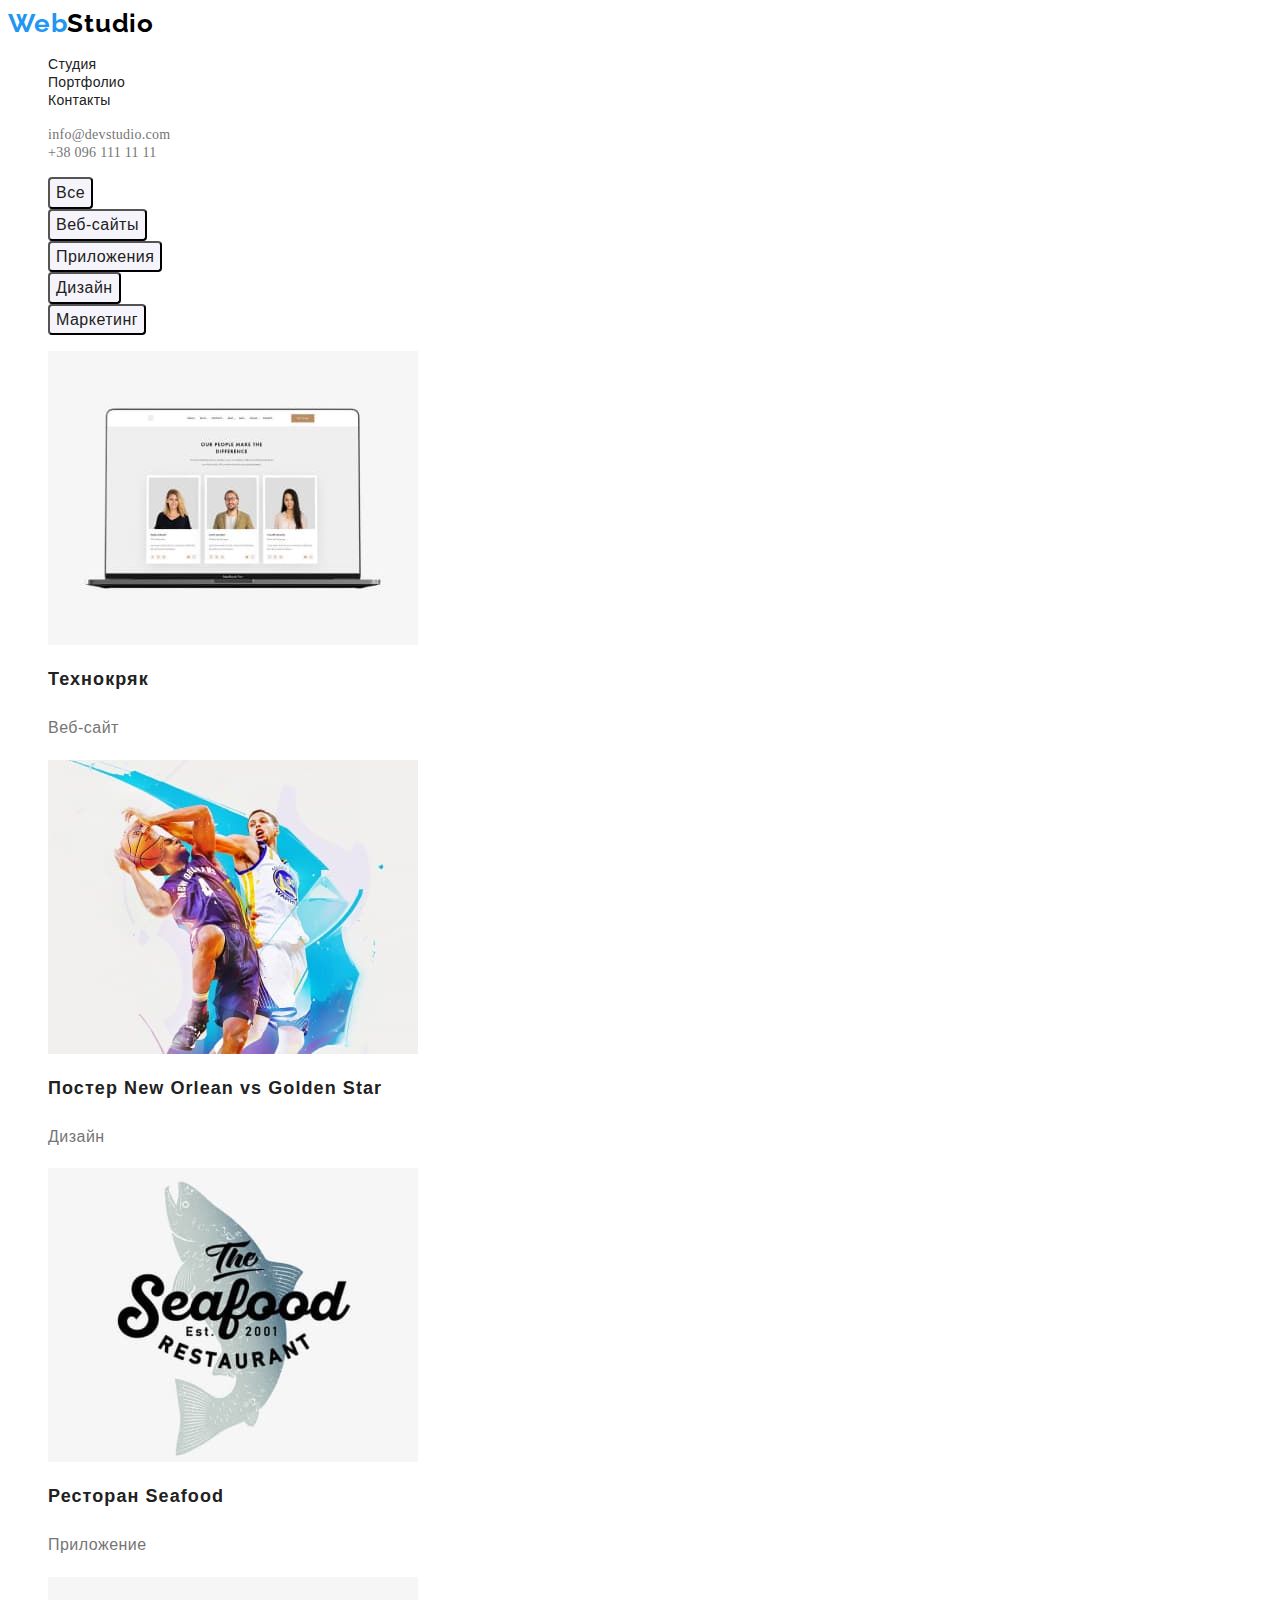
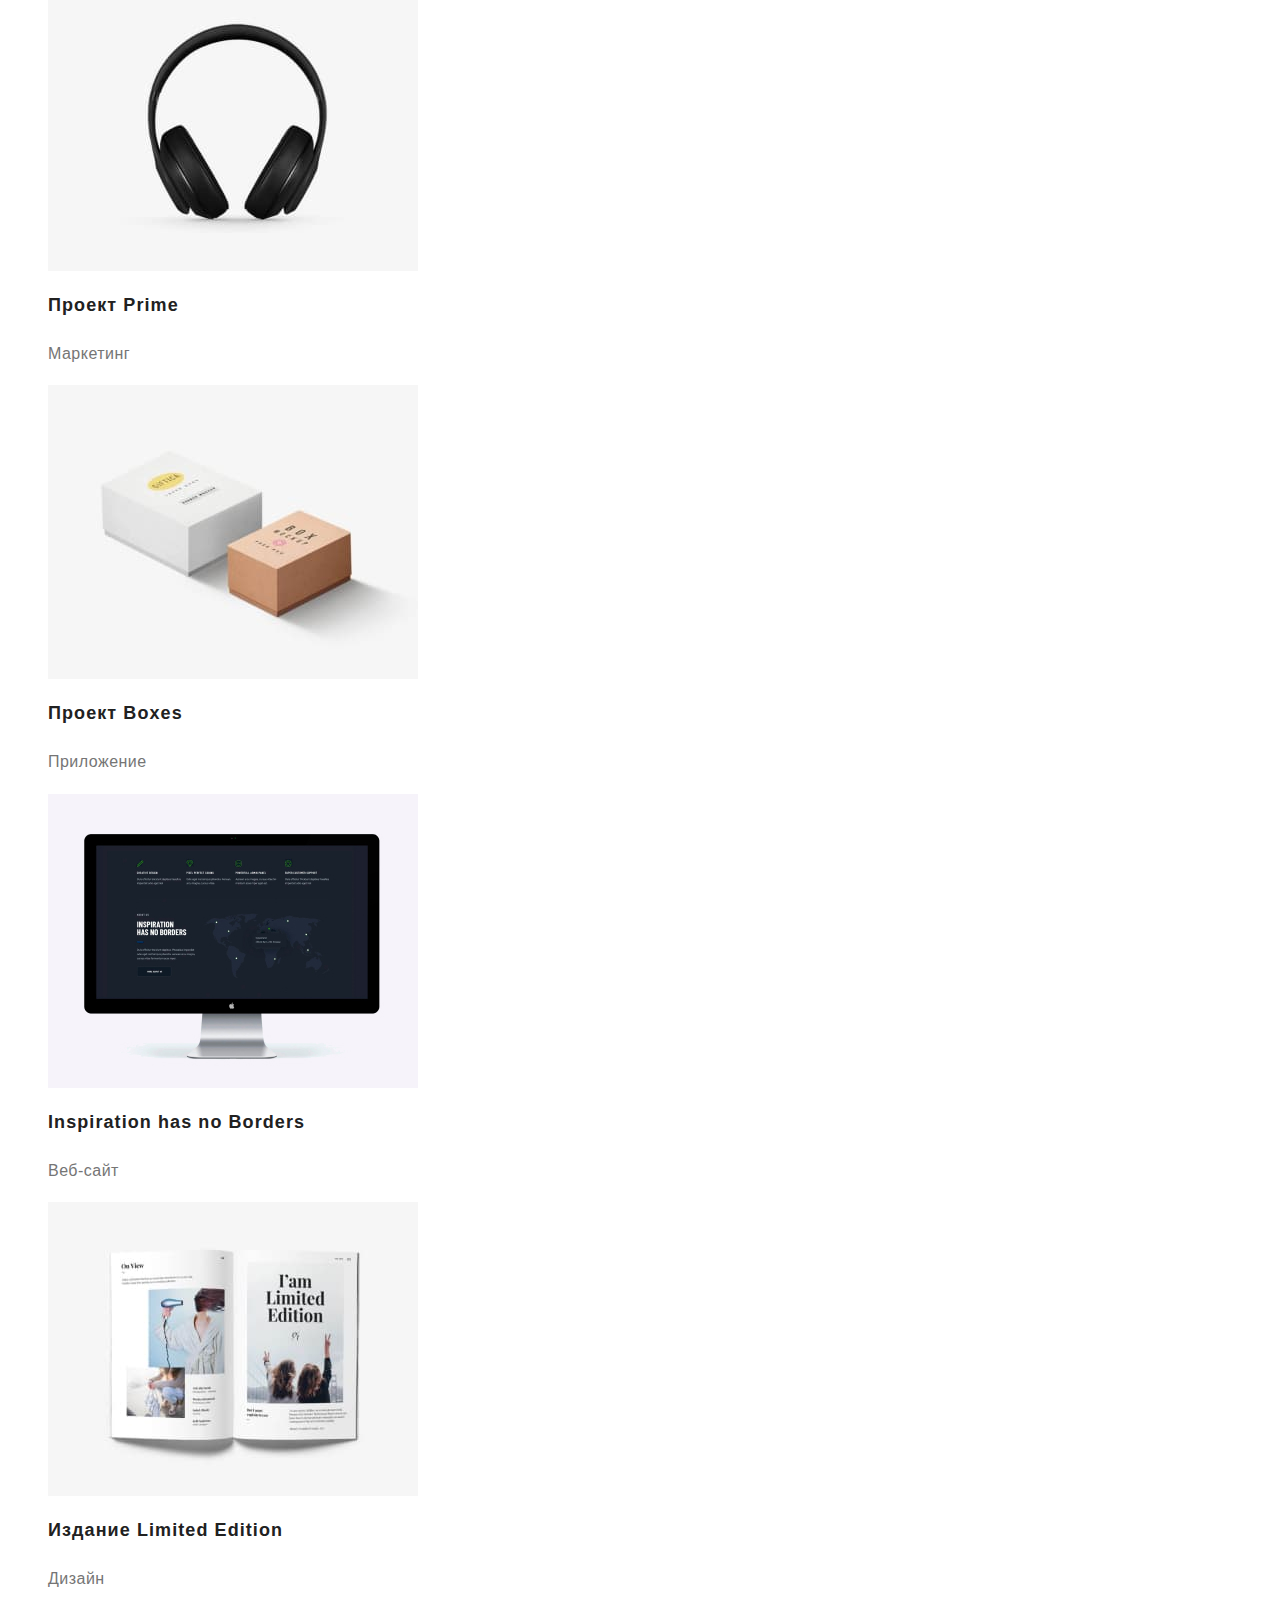
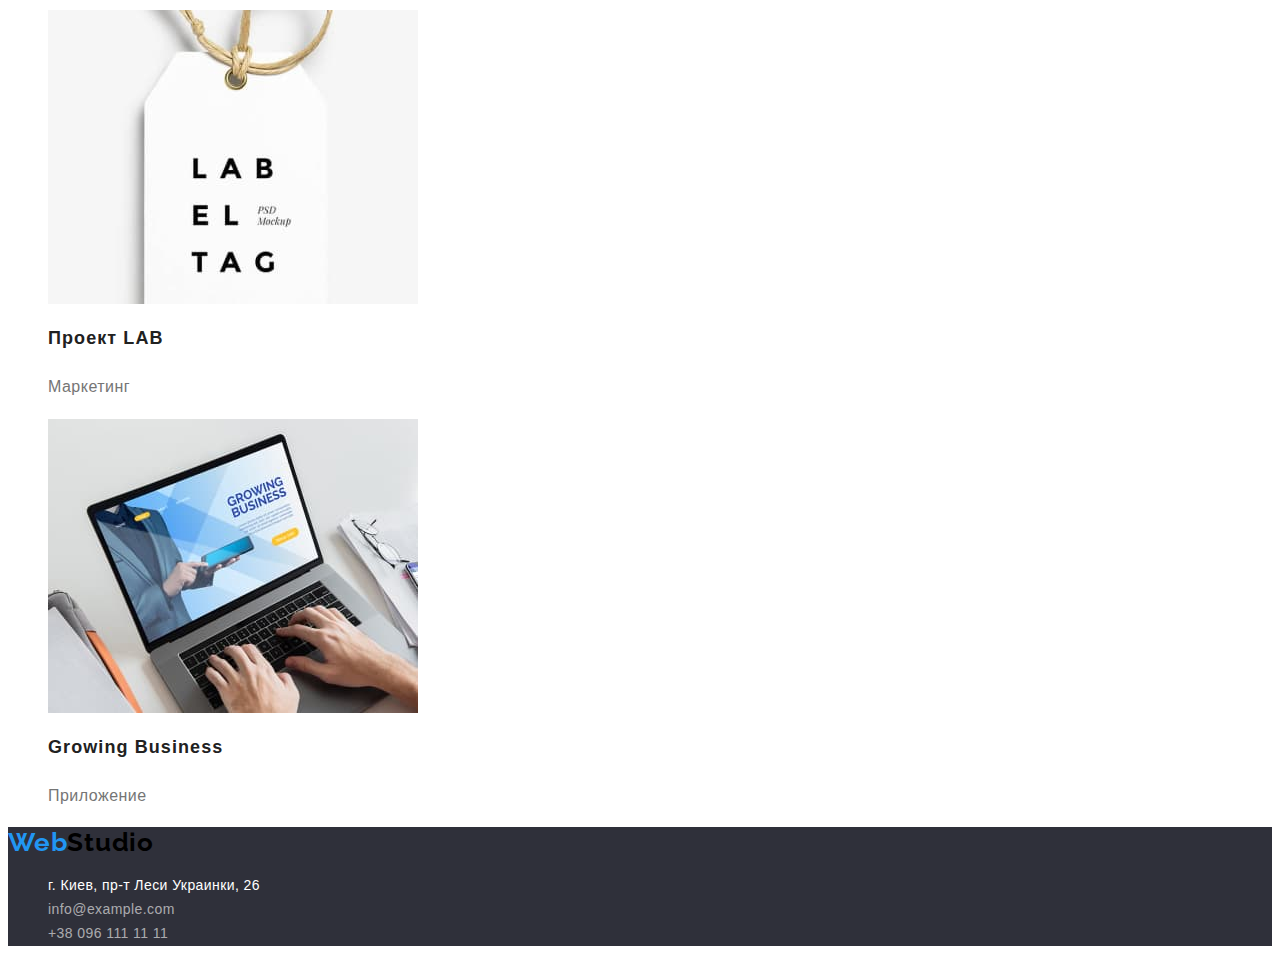
==== portfolio.html @ 7100eba0 "Первоначальный вариант ДЗ-2" ====
<!DOCTYPE html>
<html lang="ru">
<head>
    <meta charset="UTF-8">
    <meta http-equiv="X-UA-Compatible" content="IE=edge">
    <meta name="viewport" content="width=device-width, initial-scale=1.0">
    <title>Portfolio</title>
    <link rel="stylesheet" href="./css/styles.css">
    <link rel="preconnect" href="https://fonts.googleapis.com">
    <link rel="preconnect" href="https://fonts.gstatic.com" crossorigin>
    <link href="https://fonts.googleapis.com/css2?family=Montserrat:wght@400;700&family=Raleway:wght@700&display=swap"
        rel="stylesheet">
</head>
<body>

    <!--Header section-->
    
    <header>
    
        <nav class="nav-bar">
            <a href="./" class="main-logo"><span class="main-logo-first-half">Web</span>Studio</a>
            <ul class="nav-bar-links">
                <li>
                    <a href="./" class="nav-bar-link">Студия</a>
                </li>
                <li>
                    <a href="./portfolio.html" class="nav-bar-link">Портфолио</a>
                </li>
                <li>
                    <a href="#" class="nav-bar-link">Контакты</a>
                </li>
            </ul>
        </nav>
        <ul class="header-contacts">
            <li><a href="mailto:info@devstudio.com" class="header-contact-link">info@devstudio.com</a></li>
            <li><a href="tel:+380961111111" class="header-contact-link">+38 096 111 11 11</a></li>
        </ul>
    
    </header>

    <main>

        <!-- Секция фильтры -->
        <section>
            <h2 class="filter-title">Фильтр проектов</h2>
            <ul class="filter-list">
                <li><button class="filter-button" type="button">Все</button></li>
                <li><button class="filter-button" type="button">Веб-сайты</button></li>
                <li><button class="filter-button" type="button">Приложения</button></li>
                <li><button class="filter-button" type="button">Дизайн</button></li>
                <li><button class="filter-button" type="button">Маркетинг</button></li>
            </ul> 
        </section>

        <!-- Секция проекты -->

        <section>

            <ul class="projects-list">
                <li>
                    <img src="./images/portfolio1.jpg" alt="Веб-сайт на ноутбуке" width="370">
                    <h1 class="project-title">Технокряк</h1>
                    <p class="project-description">Веб-сайт</p>
                </li>
                <li>
                    <img src="./images/portfolio2.jpg" alt="Постер с баскетболистами" width="370">
                    <h1 class="project-title">Постер New Orlean vs Golden Star</h1>
                    <p class="project-description">Дизайн</p>
                </li>
                <li>
                    <img src="./images/portfolio3.jpg" alt="Логотип ресторана морепродуктов" width="370">
                    <h1 class="project-title">Ресторан Seafood</h1>
                    <p class="project-description">Приложение</p>
                </li>
                <li>
                    <img src="./images/portfolio4.jpg" alt="Наушники" width="370">
                    <h1 class="project-title">Проект Prime</h1>
                    <p class="project-description">Маркетинг</p>
                </li>
                <li>
                    <img src="./images/portfolio5.jpg" alt="Приложения-коробки" width="370">
                    <h1 class="project-title">Проект Boxes</h1>
                    <p class="project-description">Приложение</p>
                </li>
                <li>
                    <img src="./images/portfolio6.jpg" alt="Веб сайт на мониторе" width="370">
                    <h1 class="project-title">Inspiration has no Borders</h1>
                    <p class="project-description">Веб-сайт</p>
                </li>
                <li>
                    <img src="./images/portfolio7.jpg" alt="Развернутый журнал" width="370">
                    <h1 class="project-title">Издание Limited Edition</h1>
                    <p class="project-description">Дизайн</p>
                </li>
                <li>
                    <img src="./images/portfolio8.jpg" alt="Бумажный ярлык" width="370">
                    <h1 class="project-title">Проект LAB</h1>
                    <p class="project-description">Маркетинг</p>
                </li>
                <li>
                    <img src="./images/portfolio9.jpg" alt="Работа на сайте на ноутбуке" width="370">
                    <h1 class="project-title">Growing Business</h1>
                    <p class="project-description">Приложение</p>
                </li>
            </ul>

        </section>

    </main>

    <footer class="footer-section">
        <a href="./" class="main-logo"><span class="main-logo-first-half">Web</span>Studio</a>
        <address class="address-section">
            <ul class="address-links-list">
                <li>
                    <a href="https://goo.gl/maps/upg2X7vJhhXh7Hix6" class="address-link">г. Киев, пр-т Леси Украинки, 26</a>
                </li>
                <li>
                    <a href="mailto:info@devstudio.com" class="address-contact-link">info@example.com</a>
                </li>
                <li>
                    <a href="tel:+380961111111" class="address-contact-link">+38 096 111 11 11</a>
                </li>
            </ul>
        </address>
    </footer>
</body>
</html>
---- css/styles.css ----
/* =======================Цветовая палитра текста====================== */
:root {
  --selection-color: #2196f3;
  --main-text-color: #212121;
  --smaller-text-color: #757575;
}
/* =======================Цветовая палитра текста====================== */

/* =======================Цветовая палитра фонов====================== */
:root {
  --main-bgnd-color: #fff;
  --darker-bgnd-color: #f5f4fa;
  --darkest-bgnd-color: #2f303a;
}
/* =======================Цветовая палитра фонов====================== */

/* ============================Header section styles================================== */

body {
  font-family: 'Roboto', sans-serif;
  color: var(--main-text-color);
}

.main-logo {
  font-family: 'Raleway', sans-serif;
  font-style: normal;
  font-weight: bold;
  font-size: 26px;
  line-height: 1.2;
  letter-spacing: 0.03em;
  text-decoration: none;
  color: #000;
}

.main-logo-first-half {
  font-family: 'Raleway', sans-serif;
  color: var(--selection-color);
}

.nav-bar-links {
  list-style: none;
}

.nav-bar-link {
  font-family: 'Roboto', sans-serif;
  font-style: normal;
  font-weight: 500;
  font-size: 14px;
  line-height: 1.15;
  letter-spacing: 0.02em;
  color: var(--main-text-color);
  text-decoration: none;
}

.nav-bar-link:hover,
.nav-bar-link:focus {
  color: var(--selection-color);
}

.header-contacts {
  list-style: none;
}

.header-contact-link {
  font-family: Roboto;
  font-style: normal;
  font-weight: 500;
  font-size: 14px;
  line-height: 1.15;
  letter-spacing: 0.02em;
  color: var(--smaller-text-color);
  text-decoration: none;
}

.header-contact-link:hover,
.header-contact-link:focus {
  color: var(--selection-color);
}
/* =======================================Header section styles end===================================== */

/* =========================================== Main section styles=================================== */

.hero-section {
  background-color: var(--darkest-bgnd-color);
}

.hero-title {
  font-family: 'Roboto', sans-serif;
  font-style: normal;
  font-weight: 900;
  font-size: 44px;
  line-height: 1.35;
  text-align: center;
  letter-spacing: 0.06em;
  text-transform: uppercase;
  color: #fff;
  background-color: var(--darkest-bgnd-color);
}

.hero-title-button {
  background-color: var(--selection-color);
  font-family: 'Roboto', sans-serif;
  font-style: normal;
  font-weight: bold;
  font-size: 16px;
  line-height: 1.9;
  display: flex;
  align-items: center;
  text-align: center;
  letter-spacing: 0.06em;
  box-shadow: 0px 4px 4px rgba(0, 0, 0, 0.15);
  border-radius: 4px;
  color: #fff;
  cursor: pointer;
}

.our-values-header {
  display: none;
}

.our-values-list {
  list-style: none;
}

.our-value-title {
  font-family: 'Roboto', sans-serif;
  font-style: normal;
  font-weight: bold;
  font-size: 14px;
  line-height: 1.15;
  letter-spacing: 0.03em;
  text-transform: uppercase;
  color: var(--main-text-color);
}

.our-value-description {
  font-family: 'Roboto', sans-serif;
  font-size: 14px;
  line-height: 1.7;
  letter-spacing: 0.03em;
  color: var(--smaller-text-color);
}

.our-activity-title,
.our-team-section-title {
  font-family: 'Roboto', sans-serif;
  font-style: normal;
  font-weight: bold;
  font-size: 36px;
  line-height: 1.15;
  text-align: center;
  letter-spacing: 0.03em;
}

.our-activity-images-list,
.our-team-member-list {
  list-style: none;
}

.team-member-name {
  font-family: 'Roboto', sans-serif;
  font-size: 16px;
  line-height: 1.2;
  letter-spacing: 0.03em;
  color: var(--main-text-color);
}

.team-member-position {
  font-family: 'Roboto', sans-serif;
  font-style: normal;
  font-weight: normal;
  font-size: 16px;
  line-height: 1.2;
  letter-spacing: 0.03em;
  color: var(--smaller-text-color);
}

/* ==============================Footer section styles================================ */

.footer-section {
  background-color: var(--darkest-bgnd-color);
}

.address-links-list {
  list-style: none;
}

.address-link {
  text-decoration: none;
  color: #fff;
  font-family: 'Roboto', sans-serif;
  font-style: normal;
  font-weight: normal;
  font-size: 14px;
  line-height: 1.7;
  letter-spacing: 0.03em;
}

.address-contact-link {
  text-decoration: none;
  font-family: 'Roboto', sans-serif;
  font-style: normal;
  font-weight: normal;
  font-size: 14px;
  line-height: 1.7;
  letter-spacing: 0.03em;
  color: rgba(255, 255, 255, 0.6);
}

.address-contact-link:focus,
.address-contact-link:hover {
  color: var(--selection-color);
}
/* ==============================Footer section styles end================================ */

/* ==============================Portfolio.html styles================================= */

.filter-title {
  display: none;
}

.filter-list {
  list-style: none;
}

.filter-button {
  background-color: #f5f4fa;
  color: var(--main-text-color);
  font-family: 'Roboto', sans-serif;
  font-style: normal;
  font-weight: 500;
  font-size: 16px;
  line-height: 1.6;
  text-align: center;
  letter-spacing: 0.03em;
  border-radius: 4px;
  cursor: pointer;
}

.filter-button:hover,
.filter-button:focus {
  background-color: var(--selection-color);
  color: #fff;
}

.projects-list {
  list-style: none;
}

.project-title {
  font-family: 'Roboto', sans-serif;
  font-style: normal;
  font-weight: bold;
  font-size: 18px;
  line-height: 2;
  letter-spacing: 0.06em;
  color: var(--main-text-color);
}

.project-description {
  font-family: 'Roboto', sans-serif;
  font-size: 16px;
  line-height: 1.9;
  letter-spacing: 0.03em;
  color: var(--smaller-text-color);
}
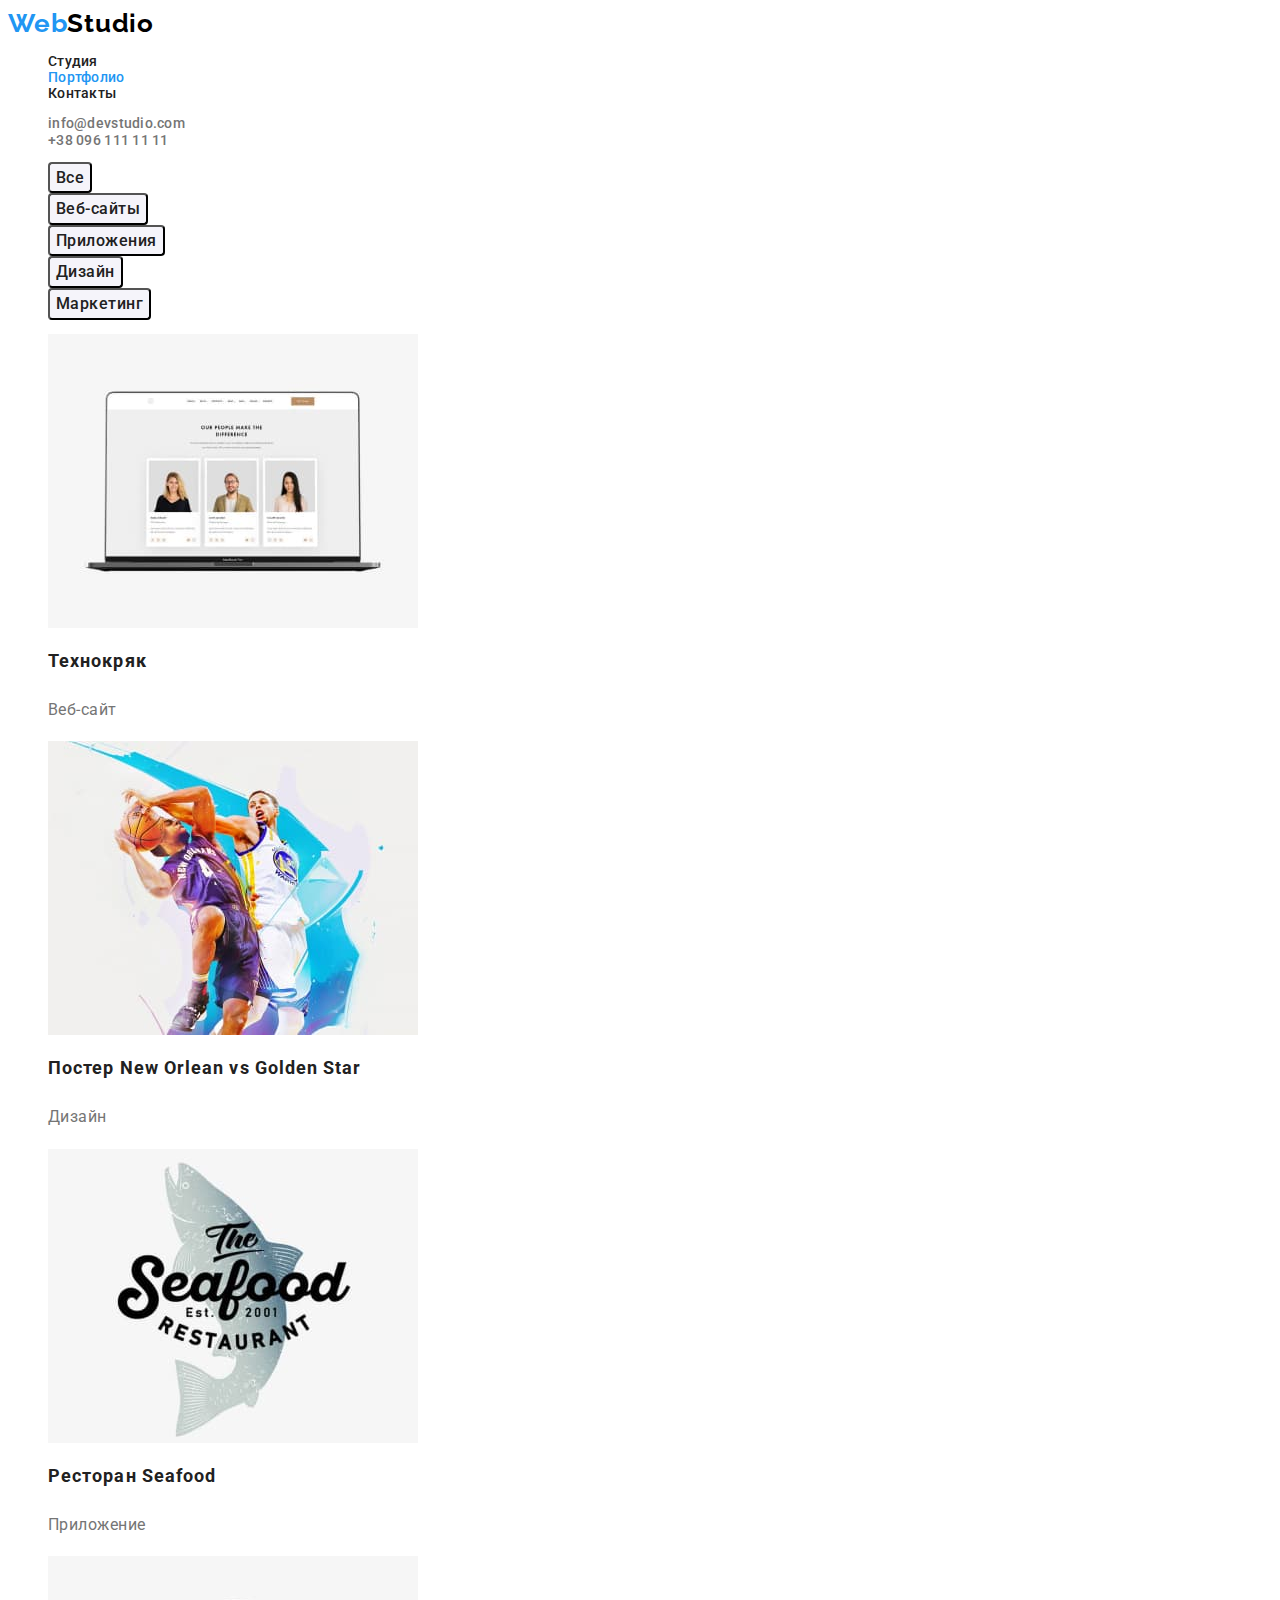
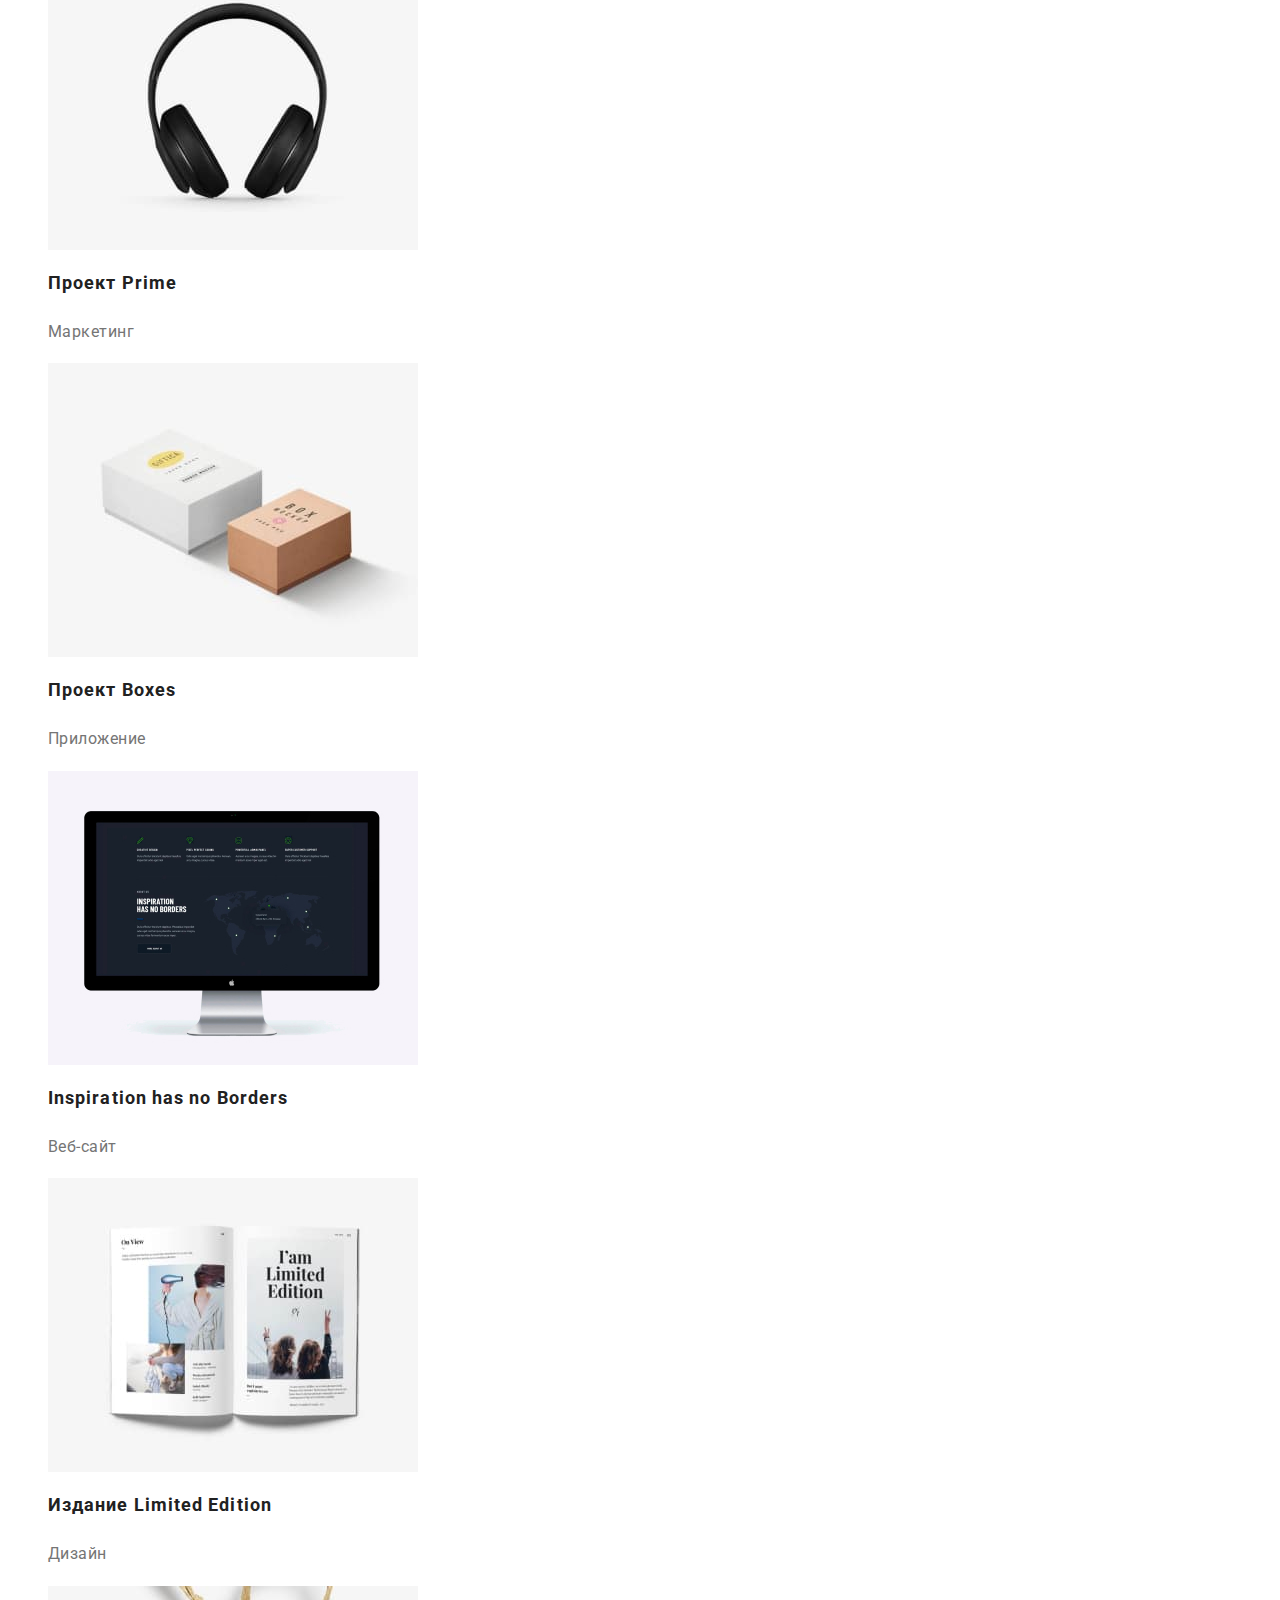
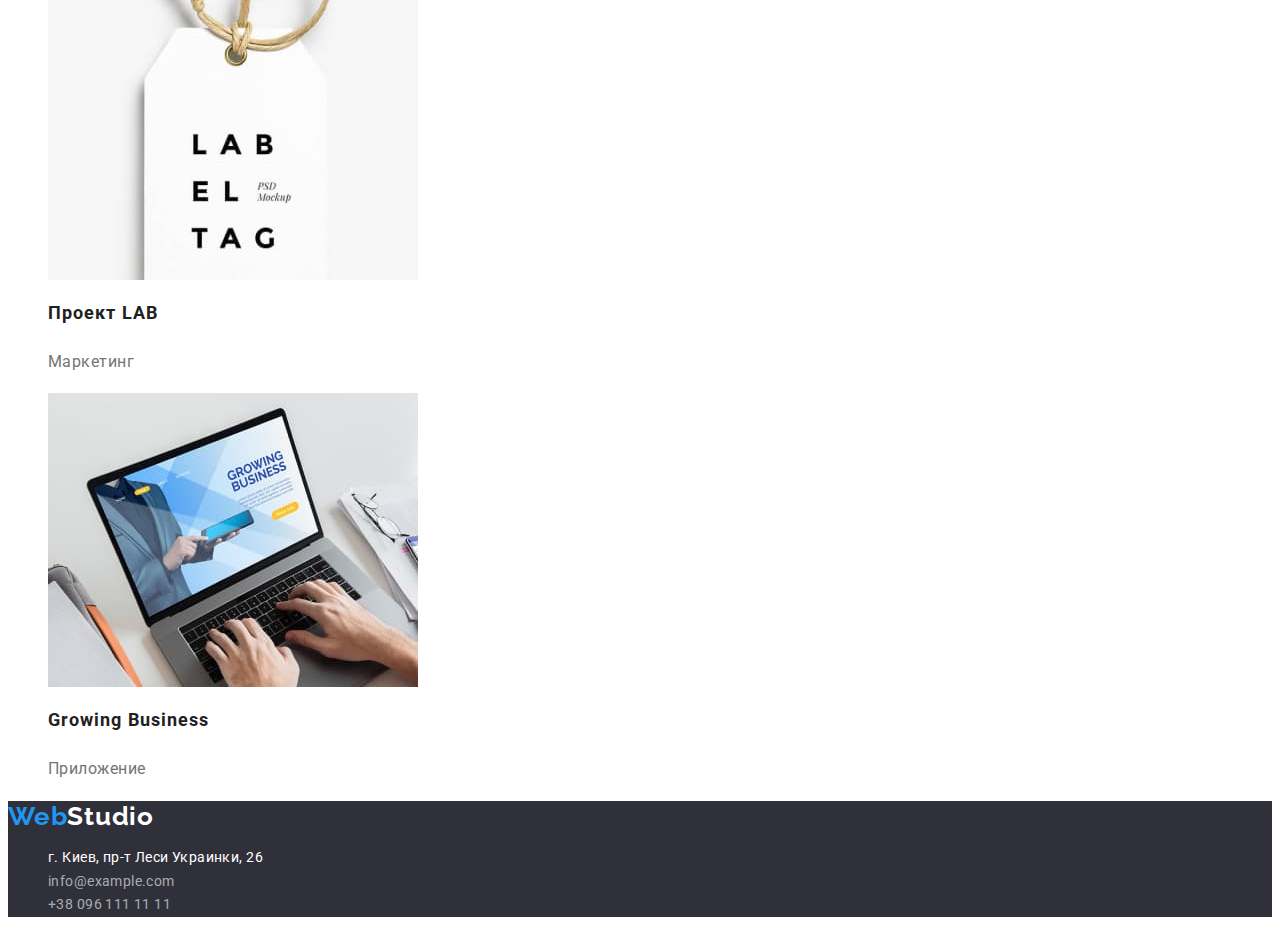
==== commit 065e400f: "Исправления к ДЗ-2" ====
--- a/portfolio.html
+++ b/portfolio.html
@@ -5,11 +5,11 @@
     <meta http-equiv="X-UA-Compatible" content="IE=edge">
     <meta name="viewport" content="width=device-width, initial-scale=1.0">
     <title>Portfolio</title>
-    <link rel="stylesheet" href="./css/styles.css">
     <link rel="preconnect" href="https://fonts.googleapis.com">
     <link rel="preconnect" href="https://fonts.gstatic.com" crossorigin>
-    <link href="https://fonts.googleapis.com/css2?family=Montserrat:wght@400;700&family=Raleway:wght@700&display=swap"
+    <link href="https://fonts.googleapis.com/css2?family=Raleway:wght@700&family=Roboto:wght@400;500;700;900&display=swap"
         rel="stylesheet">
+    <link rel="stylesheet" href="./css/styles.css">
 </head>
 <body>
 
@@ -24,7 +24,7 @@
                     <a href="./" class="nav-bar-link">Студия</a>
                 </li>
                 <li>
-                    <a href="./portfolio.html" class="nav-bar-link">Портфолио</a>
+                    <a href="./portfolio.html" class="current">Портфолио</a>
                 </li>
                 <li>
                     <a href="#" class="nav-bar-link">Контакты</a>
@@ -50,57 +50,73 @@
                 <li><button class="filter-button" type="button">Дизайн</button></li>
                 <li><button class="filter-button" type="button">Маркетинг</button></li>
             </ul> 
-        </section>
+        
 
         <!-- Секция проекты -->
 
-        <section>
-
             <ul class="projects-list">
-                <li>
-                    <img src="./images/portfolio1.jpg" alt="Веб-сайт на ноутбуке" width="370">
-                    <h1 class="project-title">Технокряк</h1>
-                    <p class="project-description">Веб-сайт</p>
+                <li class="projects-list-item">
+                    <a href="#" target="_blank" class="projects-list-link">
+                        <img src="./images/portfolio1.jpg" alt="Веб-сайт на ноутбуке" width="370">
+                        <h1 class="project-title">Технокряк</h1>
+                        <p class="project-description">Веб-сайт</p>
+                    </a>
                 </li>
-                <li>
-                    <img src="./images/portfolio2.jpg" alt="Постер с баскетболистами" width="370">
-                    <h1 class="project-title">Постер New Orlean vs Golden Star</h1>
-                    <p class="project-description">Дизайн</p>
+                <li class="projects-list-item">
+                    <a href="#" target="_blank" class="projects-list-link">
+                        <img src="./images/portfolio2.jpg" alt="Постер с баскетболистами" width="370">
+                        <h1 class="project-title">Постер New Orlean vs Golden Star</h1>
+                        <p class="project-description">Дизайн</p>
+                    </a>
                 </li>
-                <li>
-                    <img src="./images/portfolio3.jpg" alt="Логотип ресторана морепродуктов" width="370">
-                    <h1 class="project-title">Ресторан Seafood</h1>
-                    <p class="project-description">Приложение</p>
+                <li class="projects-list-item">
+                    <a href="#" target="_blank" class="projects-list-link">
+                        <img src="./images/portfolio3.jpg" alt="Логотип ресторана морепродуктов" width="370">
+                        <h1 class="project-title">Ресторан Seafood</h1>
+                        <p class="project-description">Приложение</p>
+                    </a>
                 </li>
-                <li>
-                    <img src="./images/portfolio4.jpg" alt="Наушники" width="370">
-                    <h1 class="project-title">Проект Prime</h1>
-                    <p class="project-description">Маркетинг</p>
+                <li class="projects-list-item">
+                    <a href="#" target="_blank" class="projects-list-link">
+                        <img src="./images/portfolio4.jpg" alt="Наушники" width="370">
+                        <h1 class="project-title">Проект Prime</h1>
+                        <p class="project-description">Маркетинг</p>
+                    </a>
                 </li>
-                <li>
-                    <img src="./images/portfolio5.jpg" alt="Приложения-коробки" width="370">
-                    <h1 class="project-title">Проект Boxes</h1>
-                    <p class="project-description">Приложение</p>
+                <li class="projects-list-item">
+                    <a href="#" target="_blank" class="projects-list-link">
+                        <img src="./images/portfolio5.jpg" alt="Приложения-коробки" width="370">
+                        <h1 class="project-title">Проект Boxes</h1>
+                        <p class="project-description">Приложение</p>
+                    </a>
                 </li>
-                <li>
-                    <img src="./images/portfolio6.jpg" alt="Веб сайт на мониторе" width="370">
-                    <h1 class="project-title">Inspiration has no Borders</h1>
-                    <p class="project-description">Веб-сайт</p>
+                <li class="projects-list-item">
+                    <a href="#" target="_blank" class="projects-list-link">
+                        <img src="./images/portfolio6.jpg" alt="Веб сайт на мониторе" width="370">
+                        <h1 class="project-title">Inspiration has no Borders</h1>
+                        <p class="project-description">Веб-сайт</p>
+                    </a>
                 </li>
-                <li>
-                    <img src="./images/portfolio7.jpg" alt="Развернутый журнал" width="370">
-                    <h1 class="project-title">Издание Limited Edition</h1>
-                    <p class="project-description">Дизайн</p>
+                <li class="projects-list-item">
+                    <a href="#" target="_blank" class="projects-list-link">
+                        <img src="./images/portfolio7.jpg" alt="Развернутый журнал" width="370">
+                        <h1 class="project-title">Издание Limited Edition</h1>
+                        <p class="project-description">Дизайн</p>
+                    </a>
                 </li>
-                <li>
-                    <img src="./images/portfolio8.jpg" alt="Бумажный ярлык" width="370">
-                    <h1 class="project-title">Проект LAB</h1>
-                    <p class="project-description">Маркетинг</p>
+                <li class="projects-list-item">
+                    <a href="#" target="_blank" class="projects-list-link">
+                        <img src="./images/portfolio8.jpg" alt="Бумажный ярлык" width="370">
+                        <h1 class="project-title">Проект LAB</h1>
+                        <p class="project-description">Маркетинг</p>
+                    </a>
                 </li>
-                <li>
-                    <img src="./images/portfolio9.jpg" alt="Работа на сайте на ноутбуке" width="370">
-                    <h1 class="project-title">Growing Business</h1>
-                    <p class="project-description">Приложение</p>
+                <li class="projects-list-item">
+                    <a href="#" target="_blank" class="projects-list-link">
+                        <img src="./images/portfolio9.jpg" alt="Работа на сайте на ноутбуке" width="370">
+                        <h1 class="project-title">Growing Business</h1>
+                        <p class="project-description">Приложение</p>
+                    </a>
                 </li>
             </ul>
 
@@ -109,17 +125,17 @@
     </main>
 
     <footer class="footer-section">
-        <a href="./" class="main-logo"><span class="main-logo-first-half">Web</span>Studio</a>
+        <a href="./" class="main-logo-footer"><span class="main-logo-first-half">Web</span>Studio</a>
         <address class="address-section">
             <ul class="address-links-list">
                 <li>
-                    <a href="https://goo.gl/maps/upg2X7vJhhXh7Hix6" class="address-link">г. Киев, пр-т Леси Украинки, 26</a>
+                    <a href="https://goo.gl/maps/upg2X7vJhhXh7Hix6" class="address-link"><span class="physical-address-link">г. Киев, пр-т Леси Украинки, 26</span></a>
                 </li>
                 <li>
-                    <a href="mailto:info@devstudio.com" class="address-contact-link">info@example.com</a>
+                    <a href="mailto:info@devstudio.com" class="address-link">info@example.com</a>
                 </li>
                 <li>
-                    <a href="tel:+380961111111" class="address-contact-link">+38 096 111 11 11</a>
+                    <a href="tel:+380961111111" class="address-link">+38 096 111 11 11</a>
                 </li>
             </ul>
         </address>
--- a/css/styles.css
+++ b/css/styles.css
@@ -1,29 +1,28 @@
-/* =======================Цветовая палитра текста====================== */
+/* =======================Цветовая палитра текста и фонов====================== */
 :root {
   --selection-color: #2196f3;
   --main-text-color: #212121;
   --smaller-text-color: #757575;
-}
-/* =======================Цветовая палитра текста====================== */
-
-/* =======================Цветовая палитра фонов====================== */
-:root {
   --main-bgnd-color: #fff;
   --darker-bgnd-color: #f5f4fa;
   --darkest-bgnd-color: #2f303a;
 }
-/* =======================Цветовая палитра фонов====================== */
+/* =======================Цветовая палитра текста и фонов====================== */
+
+
 
 /* ============================Header section styles================================== */
 
 body {
   font-family: 'Roboto', sans-serif;
   color: var(--main-text-color);
+  font-size: 14px;
+  letter-spacing: 0.03em;
+  background-color: var(--main-bgnd-color);
 }
 
 .main-logo {
   font-family: 'Raleway', sans-serif;
-  font-style: normal;
   font-weight: bold;
   font-size: 26px;
   line-height: 1.2;
@@ -42,8 +41,6 @@
 }
 
 .nav-bar-link {
-  font-family: 'Roboto', sans-serif;
-  font-style: normal;
   font-weight: 500;
   font-size: 14px;
   line-height: 1.15;
@@ -57,13 +54,20 @@
   color: var(--selection-color);
 }
 
+.nav-bar-links .current {
+  font-weight: 500;
+  font-size: 14px;
+  line-height: 1.15;
+  letter-spacing: 0.02em;
+  color: var(--selection-color);
+  text-decoration: none;
+}
+
 .header-contacts {
   list-style: none;
 }
 
 .header-contact-link {
-  font-family: Roboto;
-  font-style: normal;
   font-weight: 500;
   font-size: 14px;
   line-height: 1.15;
@@ -85,8 +89,6 @@
 }
 
 .hero-title {
-  font-family: 'Roboto', sans-serif;
-  font-style: normal;
   font-weight: 900;
   font-size: 44px;
   line-height: 1.35;
@@ -99,8 +101,7 @@
 
 .hero-title-button {
   background-color: var(--selection-color);
-  font-family: 'Roboto', sans-serif;
-  font-style: normal;
+  font-family: inherit;
   font-weight: bold;
   font-size: 16px;
   line-height: 1.9;
@@ -123,8 +124,6 @@
 }
 
 .our-value-title {
-  font-family: 'Roboto', sans-serif;
-  font-style: normal;
   font-weight: bold;
   font-size: 14px;
   line-height: 1.15;
@@ -134,21 +133,22 @@
 }
 
 .our-value-description {
-  font-family: 'Roboto', sans-serif;
   font-size: 14px;
   line-height: 1.7;
   letter-spacing: 0.03em;
   color: var(--smaller-text-color);
+}
+
+.our-team-section {
+  background-color: var(--darker-bgnd-color);
 }
 
 .our-activity-title,
 .our-team-section-title {
-  font-family: 'Roboto', sans-serif;
-  font-style: normal;
   font-weight: bold;
   font-size: 36px;
   line-height: 1.15;
-  text-align: center;
+  text-align: center;s
   letter-spacing: 0.03em;
 }
 
@@ -158,7 +158,6 @@
 }
 
 .team-member-name {
-  font-family: 'Roboto', sans-serif;
   font-size: 16px;
   line-height: 1.2;
   letter-spacing: 0.03em;
@@ -166,49 +165,49 @@
 }
 
 .team-member-position {
-  font-family: 'Roboto', sans-serif;
+  font-weight: normal;
+  font-size: 16px;
+  line-height: 1.2;
+  letter-spacing: 0.03em;
+  color: var(--smaller-text-color);
+}
+
+/* ==============================Footer section styles================================ */
+
+.footer-section {
+  background-color: var(--darkest-bgnd-color);
+}
+
+.main-logo-footer {
+  color: #fff;
+  font-family: 'Raleway', sans-serif;
+  font-weight: bold;
+  font-size: 26px;
+  line-height: 1.2;
+  letter-spacing: 0.03em;
+  text-decoration: none;
+}
+
+.address-links-list {
+  list-style: none;
+}
+
+.physical-address-link {
+  color: #fff;
+}
+
+.address-link {
+  text-decoration: none;
+  color: rgba(255, 255, 255, 0.6);
   font-style: normal;
   font-weight: normal;
-  font-size: 16px;
-  line-height: 1.2;
-  letter-spacing: 0.03em;
-  color: var(--smaller-text-color);
-}
-
-/* ==============================Footer section styles================================ */
-
-.footer-section {
-  background-color: var(--darkest-bgnd-color);
-}
-
-.address-links-list {
-  list-style: none;
-}
-
-.address-link {
-  text-decoration: none;
-  color: #fff;
-  font-family: 'Roboto', sans-serif;
-  font-style: normal;
-  font-weight: normal;
   font-size: 14px;
   line-height: 1.7;
   letter-spacing: 0.03em;
 }
 
-.address-contact-link {
-  text-decoration: none;
-  font-family: 'Roboto', sans-serif;
-  font-style: normal;
-  font-weight: normal;
-  font-size: 14px;
-  line-height: 1.7;
-  letter-spacing: 0.03em;
-  color: rgba(255, 255, 255, 0.6);
-}
-
-.address-contact-link:focus,
-.address-contact-link:hover {
+.address-link:focus,
+.address-link:hover {
   color: var(--selection-color);
 }
 /* ==============================Footer section styles end================================ */
@@ -226,8 +225,7 @@
 .filter-button {
   background-color: #f5f4fa;
   color: var(--main-text-color);
-  font-family: 'Roboto', sans-serif;
-  font-style: normal;
+  font-family: inherit;
   font-weight: 500;
   font-size: 16px;
   line-height: 1.6;
@@ -247,9 +245,12 @@
   list-style: none;
 }
 
+.projects-list-link {
+text-decoration: none;
+
+}
+
 .project-title {
-  font-family: 'Roboto', sans-serif;
-  font-style: normal;
   font-weight: bold;
   font-size: 18px;
   line-height: 2;
@@ -258,7 +259,6 @@
 }
 
 .project-description {
-  font-family: 'Roboto', sans-serif;
   font-size: 16px;
   line-height: 1.9;
   letter-spacing: 0.03em;
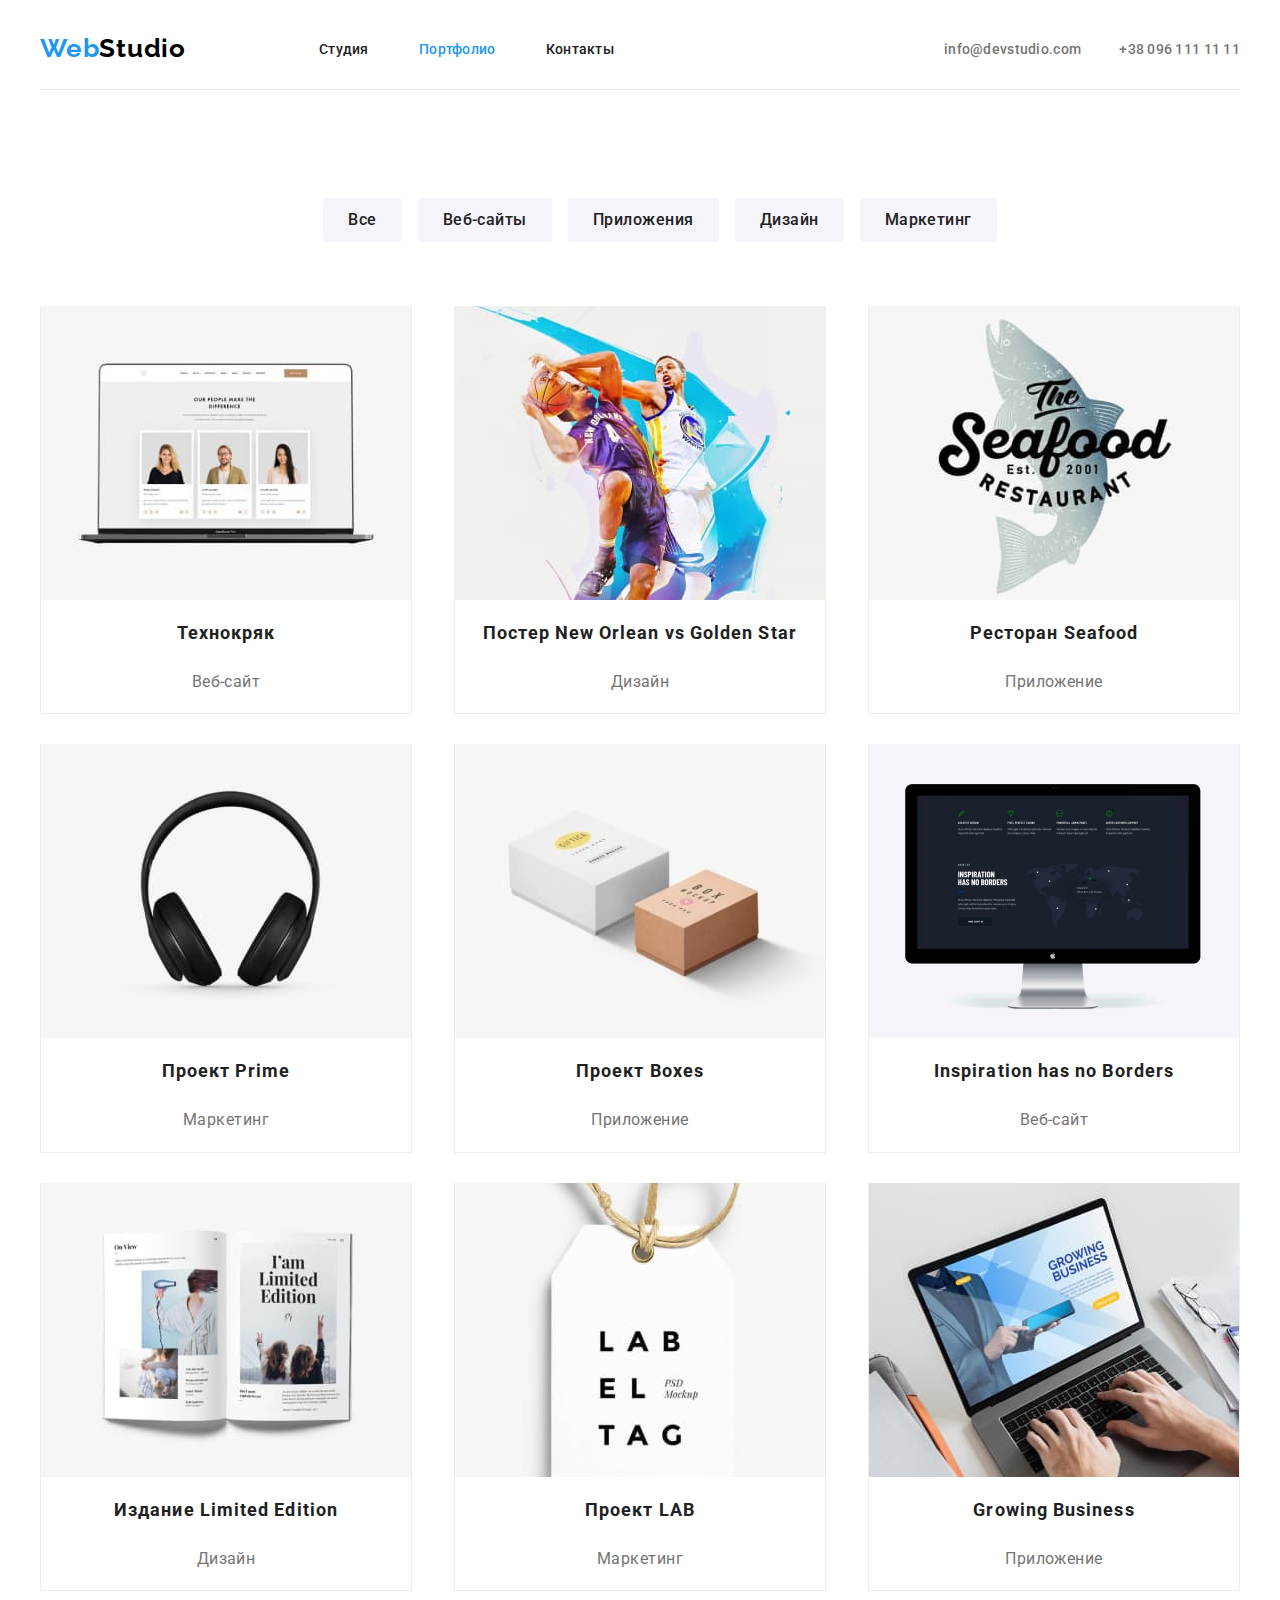
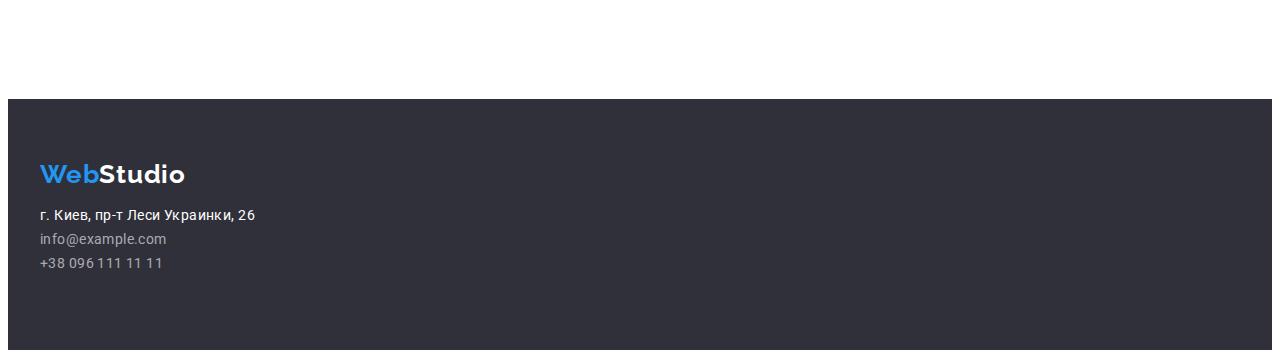
==== commit e4dbc931: "Первоначальный вариант ДЗ-3" ====
--- a/portfolio.html
+++ b/portfolio.html
@@ -9,6 +9,9 @@
     <link rel="preconnect" href="https://fonts.gstatic.com" crossorigin>
     <link href="https://fonts.googleapis.com/css2?family=Raleway:wght@700&family=Roboto:wght@400;500;700;900&display=swap"
         rel="stylesheet">
+    <link rel="stylesheet" href="https://cdnjs.cloudflare.com/ajax/libs/modern-normalize/1.1.0/modern-normalize.min.css"
+        integrity="sha512-wpPYUAdjBVSE4KJnH1VR1HeZfpl1ub8YT/NKx4PuQ5NmX2tKuGu6U/JRp5y+Y8XG2tV+wKQpNHVUX03MfMFn9Q=="
+        crossorigin="anonymous" referrerpolicy="no-referrer" />
     <link rel="stylesheet" href="./css/styles.css">
 </head>
 <body>
@@ -16,40 +19,43 @@
     <!--Header section-->
     
     <header>
-    
-        <nav class="nav-bar">
-            <a href="./" class="main-logo"><span class="main-logo-first-half">Web</span>Studio</a>
-            <ul class="nav-bar-links">
-                <li>
-                    <a href="./" class="nav-bar-link">Студия</a>
-                </li>
-                <li>
-                    <a href="./portfolio.html" class="current">Портфолио</a>
-                </li>
-                <li>
-                    <a href="#" class="nav-bar-link">Контакты</a>
-                </li>
-            </ul>
-        </nav>
-        <ul class="header-contacts">
-            <li><a href="mailto:info@devstudio.com" class="header-contact-link">info@devstudio.com</a></li>
-            <li><a href="tel:+380961111111" class="header-contact-link">+38 096 111 11 11</a></li>
-        </ul>
-    
+        <div class="container">
+            <div class="header-container">
+                <nav class="nav-bar">
+                    <a href="./" class="main-logo"><span class="main-logo-first-half">Web</span>Studio</a>
+                    <ul class="nav-bar-links">
+                        <li>
+                            <a href="./" class="nav-bar-link">Студия</a>
+                        </li>
+                        <li>
+                            <a href="./portfolio.html"  class="current">Портфолио</a>
+                        </li>
+                        <li>
+                            <a href="#" class="nav-bar-link">Контакты</a>
+                        </li>
+                    </ul>
+                </nav>
+                <ul class="header-contacts">
+                    <li><a href="mailto:info@devstudio.com" class="header-contact-link">info@devstudio.com</a></li>
+                    <li><a href="tel:+380961111111" class="header-contact-link">+38 096 111 11 11</a></li>
+                </ul>
+            </div>
+        </div>
     </header>
 
     <main>
 
         <!-- Секция фильтры -->
-        <section>
-            <h2 class="filter-title">Фильтр проектов</h2>
-            <ul class="filter-list">
-                <li><button class="filter-button" type="button">Все</button></li>
-                <li><button class="filter-button" type="button">Веб-сайты</button></li>
-                <li><button class="filter-button" type="button">Приложения</button></li>
-                <li><button class="filter-button" type="button">Дизайн</button></li>
-                <li><button class="filter-button" type="button">Маркетинг</button></li>
-            </ul> 
+        <section class="projects-section section">
+            <div class="container">
+                <h2 class="filter-title">Фильтр проектов</h2>
+                <ul class="filter-list">
+                        <li><button class="filter-button" type="button">Все</button></li>
+                        <li><button class="filter-button" type="button">Веб-сайты</button></li>
+                        <li><button class="filter-button" type="button">Приложения</button></li>
+                        <li><button class="filter-button" type="button">Дизайн</button></li>
+                        <li><button class="filter-button" type="button">Маркетинг</button></li>
+                </ul> 
         
 
         <!-- Секция проекты -->
@@ -57,88 +63,113 @@
             <ul class="projects-list">
                 <li class="projects-list-item">
                     <a href="#" target="_blank" class="projects-list-link">
-                        <img src="./images/portfolio1.jpg" alt="Веб-сайт на ноутбуке" width="370">
-                        <h1 class="project-title">Технокряк</h1>
-                        <p class="project-description">Веб-сайт</p>
+                        <div class="project-link-text-part">
+                            <img src="./images/portfolio1.jpg" alt="Веб-сайт на ноутбуке" width="370">
+                            <h1 class="project-title">Технокряк</h1>
+                            <p class="project-description">Веб-сайт</p>
+                        </div>
+                        
+                        
                     </a>
                 </li>
                 <li class="projects-list-item">
                     <a href="#" target="_blank" class="projects-list-link">
-                        <img src="./images/portfolio2.jpg" alt="Постер с баскетболистами" width="370">
-                        <h1 class="project-title">Постер New Orlean vs Golden Star</h1>
-                        <p class="project-description">Дизайн</p>
+                        <div class="project-link-text-part">
+                            <img src="./images/portfolio2.jpg" alt="Постер с баскетболистами" width="370">
+                            <h1 class="project-title">Постер New Orlean vs Golden Star</h1>
+                            <p class="project-description">Дизайн</p>
+                        </div>
                     </a>
                 </li>
                 <li class="projects-list-item">
                     <a href="#" target="_blank" class="projects-list-link">
-                        <img src="./images/portfolio3.jpg" alt="Логотип ресторана морепродуктов" width="370">
-                        <h1 class="project-title">Ресторан Seafood</h1>
-                        <p class="project-description">Приложение</p>
+                        <div class="project-link-text-part">
+                            <img src="./images/portfolio3.jpg" alt="Логотип ресторана морепродуктов" width="370">
+                            <h1 class="project-title">Ресторан Seafood</h1>
+                            <p class="project-description">Приложение</p>
+                        </div>
                     </a>
                 </li>
                 <li class="projects-list-item">
                     <a href="#" target="_blank" class="projects-list-link">
-                        <img src="./images/portfolio4.jpg" alt="Наушники" width="370">
-                        <h1 class="project-title">Проект Prime</h1>
-                        <p class="project-description">Маркетинг</p>
+                        <div class="project-link-text-part">
+                            <img src="./images/portfolio4.jpg" alt="Наушники" width="370">
+                            <h1 class="project-title">Проект Prime</h1>
+                            <p class="project-description">Маркетинг</p>
+                        </div>
                     </a>
                 </li>
                 <li class="projects-list-item">
                     <a href="#" target="_blank" class="projects-list-link">
-                        <img src="./images/portfolio5.jpg" alt="Приложения-коробки" width="370">
-                        <h1 class="project-title">Проект Boxes</h1>
-                        <p class="project-description">Приложение</p>
+                        <div class="project-link-text-part">
+                            <img src="./images/portfolio5.jpg" alt="Приложения-коробки" width="370">
+                            <h1 class="project-title">Проект Boxes</h1>
+                            <p class="project-description">Приложение</p>
+                        </div>
                     </a>
                 </li>
                 <li class="projects-list-item">
                     <a href="#" target="_blank" class="projects-list-link">
-                        <img src="./images/portfolio6.jpg" alt="Веб сайт на мониторе" width="370">
-                        <h1 class="project-title">Inspiration has no Borders</h1>
-                        <p class="project-description">Веб-сайт</p>
+                        <div class="project-link-text-part">
+                            <img src="./images/portfolio6.jpg" alt="Веб сайт на мониторе" width="370">
+                            <h1 class="project-title">Inspiration has no Borders</h1>
+                            <p class="project-description">Веб-сайт</p>
+                        </div>
                     </a>
                 </li>
                 <li class="projects-list-item">
                     <a href="#" target="_blank" class="projects-list-link">
-                        <img src="./images/portfolio7.jpg" alt="Развернутый журнал" width="370">
-                        <h1 class="project-title">Издание Limited Edition</h1>
-                        <p class="project-description">Дизайн</p>
+                        <div class="project-link-text-part">
+                            <img src="./images/portfolio7.jpg" alt="Развернутый журнал" width="370">
+                            <h1 class="project-title">Издание Limited Edition</h1>
+                            <p class="project-description">Дизайн</p>
+                        </div>
                     </a>
                 </li>
                 <li class="projects-list-item">
                     <a href="#" target="_blank" class="projects-list-link">
-                        <img src="./images/portfolio8.jpg" alt="Бумажный ярлык" width="370">
-                        <h1 class="project-title">Проект LAB</h1>
-                        <p class="project-description">Маркетинг</p>
+                        <div class="project-link-text-part">
+                            <img src="./images/portfolio8.jpg" alt="Бумажный ярлык" width="370">
+                            <h1 class="project-title">Проект LAB</h1>
+                            <p class="project-description">Маркетинг</p>
+                        </div>
                     </a>
                 </li>
                 <li class="projects-list-item">
                     <a href="#" target="_blank" class="projects-list-link">
-                        <img src="./images/portfolio9.jpg" alt="Работа на сайте на ноутбуке" width="370">
-                        <h1 class="project-title">Growing Business</h1>
-                        <p class="project-description">Приложение</p>
+                        <div class="project-link-text-part">
+                            <img src="./images/portfolio9.jpg" alt="Работа на сайте на ноутбуке" width="370">
+                            <h1 class="project-title">Growing Business</h1>
+                            <p class="project-description">Приложение</p>
+                        </div>
                     </a>
                 </li>
             </ul>
-
+        </div>
         </section>
 
     </main>
 
     <footer class="footer-section">
-        <a href="./" class="main-logo-footer"><span class="main-logo-first-half">Web</span>Studio</a>
-        <address class="address-section">
-            <ul class="address-links-list">
-                <li>
-                    <a href="https://goo.gl/maps/upg2X7vJhhXh7Hix6" class="address-link"><span class="physical-address-link">г. Киев, пр-т Леси Украинки, 26</span></a>
-                </li>
-                <li>
-                    <a href="mailto:info@devstudio.com" class="address-link">info@example.com</a>
-                </li>
-                <li>
-                    <a href="tel:+380961111111" class="address-link">+38 096 111 11 11</a>
-                </li>
-            </ul>
-        </address>
+        <div class="container">
+            <div class="footer-container">
+                <a href="./" class="main-logo-footer"><span class="main-logo-first-half">Web</span>Studio</a>
+                <address class="address-section">
+                    <ul class="address-links-list">
+                        <li>
+                            <a href="https://goo.gl/maps/upg2X7vJhhXh7Hix6" class="address-link"><span
+                                    class="physical-address-link">г. Киев, пр-т Леси Украинки, 26</span></a>
+                        </li>
+                        <li>
+                            <a href="mailto:info@devstudio.com" class="address-link">info@example.com</a>
+                        </li>
+                        <li>
+                            <a href="tel:+380961111111" class="address-link">+38 096 111 11 11</a>
+                        </li>
+                    </ul>
+                </address>
+            </div>
+        </div>
     </footer>
 </body>
 </html>--- a/css/styles.css
+++ b/css/styles.css
@@ -9,8 +9,6 @@
 }
 /* =======================Цветовая палитра текста и фонов====================== */
 
-
-
 /* ============================Header section styles================================== */
 
 body {
@@ -29,6 +27,7 @@
   letter-spacing: 0.03em;
   text-decoration: none;
   color: #000;
+  margin: 25px 93px 25px 0px;
 }
 
 .main-logo-first-half {
@@ -36,8 +35,16 @@
   color: var(--selection-color);
 }
 
+.nav-bar {
+  display: flex;
+  align-items: center;
+}
+
 .nav-bar-links {
   list-style: none;
+  display: flex;
+  justify-content: space-between;
+  width: 295px;
 }
 
 .nav-bar-link {
@@ -65,6 +72,11 @@
 
 .header-contacts {
   list-style: none;
+  display: flex;
+  margin-left: 330px;
+  width: 310px;
+  justify-content: space-between;
+  padding: 0px;
 }
 
 .header-contact-link {
@@ -86,6 +98,8 @@
 
 .hero-section {
   background-color: var(--darkest-bgnd-color);
+  display: flex;
+  align-items: center;
 }
 
 .hero-title {
@@ -97,6 +111,7 @@
   text-transform: uppercase;
   color: #fff;
   background-color: var(--darkest-bgnd-color);
+  margin-top: 200px;
 }
 
 .hero-title-button {
@@ -105,14 +120,15 @@
   font-weight: bold;
   font-size: 16px;
   line-height: 1.9;
-  display: flex;
-  align-items: center;
   text-align: center;
   letter-spacing: 0.06em;
   box-shadow: 0px 4px 4px rgba(0, 0, 0, 0.15);
   border-radius: 4px;
   color: #fff;
   cursor: pointer;
+  width: 200px;
+  height: 50px;
+  margin-bottom: 200px;
 }
 
 .our-values-header {
@@ -121,6 +137,13 @@
 
 .our-values-list {
   list-style: none;
+  display: flex;
+  justify-content: space-between;
+  margin-left: auto;
+  margin-right: auto;
+  margin-top: 0px;
+  margin-bottom: 0px;
+  padding: 0px 0px 0px 0px;
 }
 
 .our-value-title {
@@ -130,6 +153,7 @@
   letter-spacing: 0.03em;
   text-transform: uppercase;
   color: var(--main-text-color);
+  text-align: left;
 }
 
 .our-value-description {
@@ -137,6 +161,28 @@
   line-height: 1.7;
   letter-spacing: 0.03em;
   color: var(--smaller-text-color);
+  text-align: left;
+}
+
+.container {
+  width: 1200px;
+  margin-left: auto;
+  margin-right: auto;
+  padding-left: 15px;
+  padding-right: 15px;
+  text-align: center;
+}
+
+.section {
+  padding-bottom: 94px;
+  padding-top: 94px;
+}
+
+.header-container {
+  display: flex;
+  justify-content: space-between;
+  align-items: center;
+  border-bottom: 1px solid #ececec;
 }
 
 .our-team-section {
@@ -148,8 +194,15 @@
   font-weight: bold;
   font-size: 36px;
   line-height: 1.15;
-  text-align: center;s
-  letter-spacing: 0.03em;
+  letter-spacing: 0.03em;
+  padding: 0px 0px 50px 0px;
+  margin: 0px 0px 0px 0px;
+}
+
+.our-activity-images-list {
+  display: flex;
+  justify-content: space-between;
+  padding-left: 0px;
 }
 
 .our-activity-images-list,
@@ -157,6 +210,20 @@
   list-style: none;
 }
 
+.our-team-member-list {
+  display: flex;
+  justify-content: space-between;
+  padding-left: 0px;
+}
+
+.our-team-member-card {
+  border-bottom: 1px solid;
+  box-shadow: 0px 1px 3px rgba(0, 0, 0, 0.12), 0px 1px 1px rgba(0, 0, 0, 0.14),
+    0px 2px 1px rgba(0, 0, 0, 0.2);
+  border-radius: 0px 0px 4px 4px;
+  background-color: #fff;
+}
+
 .team-member-name {
   font-size: 16px;
   line-height: 1.2;
@@ -186,10 +253,23 @@
   line-height: 1.2;
   letter-spacing: 0.03em;
   text-decoration: none;
+  display: flex;
+  padding-top: 60px;
+  align-items: center;
+  padding-left: 0px;
+}
+
+.address-section {
+  display: flex;
+  align-items: center;
+  justify-content: flex-start;
+  text-align: left;
 }
 
 .address-links-list {
   list-style: none;
+  padding-left: 0px;
+  padding-bottom: 60px;
 }
 
 .physical-address-link {
@@ -220,6 +300,9 @@
 
 .filter-list {
   list-style: none;
+  display: flex;
+  justify-content: center;
+  margin-bottom: 34px;
 }
 
 .filter-button {
@@ -231,23 +314,44 @@
   line-height: 1.6;
   text-align: center;
   letter-spacing: 0.03em;
+  border: solid #f5f4fa;
   border-radius: 4px;
+  border-color: #f5f4fa;
   cursor: pointer;
+  margin: 0px 8px 0px 8px;
+  padding: 6px 22px;
 }
 
 .filter-button:hover,
 .filter-button:focus {
   background-color: var(--selection-color);
   color: #fff;
+  box-shadow: 0px 3px 1px rgba(0, 0, 0, 0.1), 0px 1px 2px rgba(0, 0, 0, 0.08),
+    0px 2px 2px rgba(0, 0, 0, 0.12);
+  border-radius: 4px;
+  border: solid var(--selection-color);
 }
 
 .projects-list {
   list-style: none;
+  display: flex;
+  justify-content: space-between;
+  flex-wrap: wrap;
+  padding-left: 0px;
+}
+
+.projects-list-item {
+  margin-top: 30px;
 }
 
 .projects-list-link {
-text-decoration: none;
-
+  text-decoration: none;
+}
+
+.project-link-text-part {
+  border-left: 1px solid #eeeeee;
+  border-right: 1px solid #eeeeee;
+  border-bottom: 1px solid #eeeeee;
 }
 
 .project-title {
